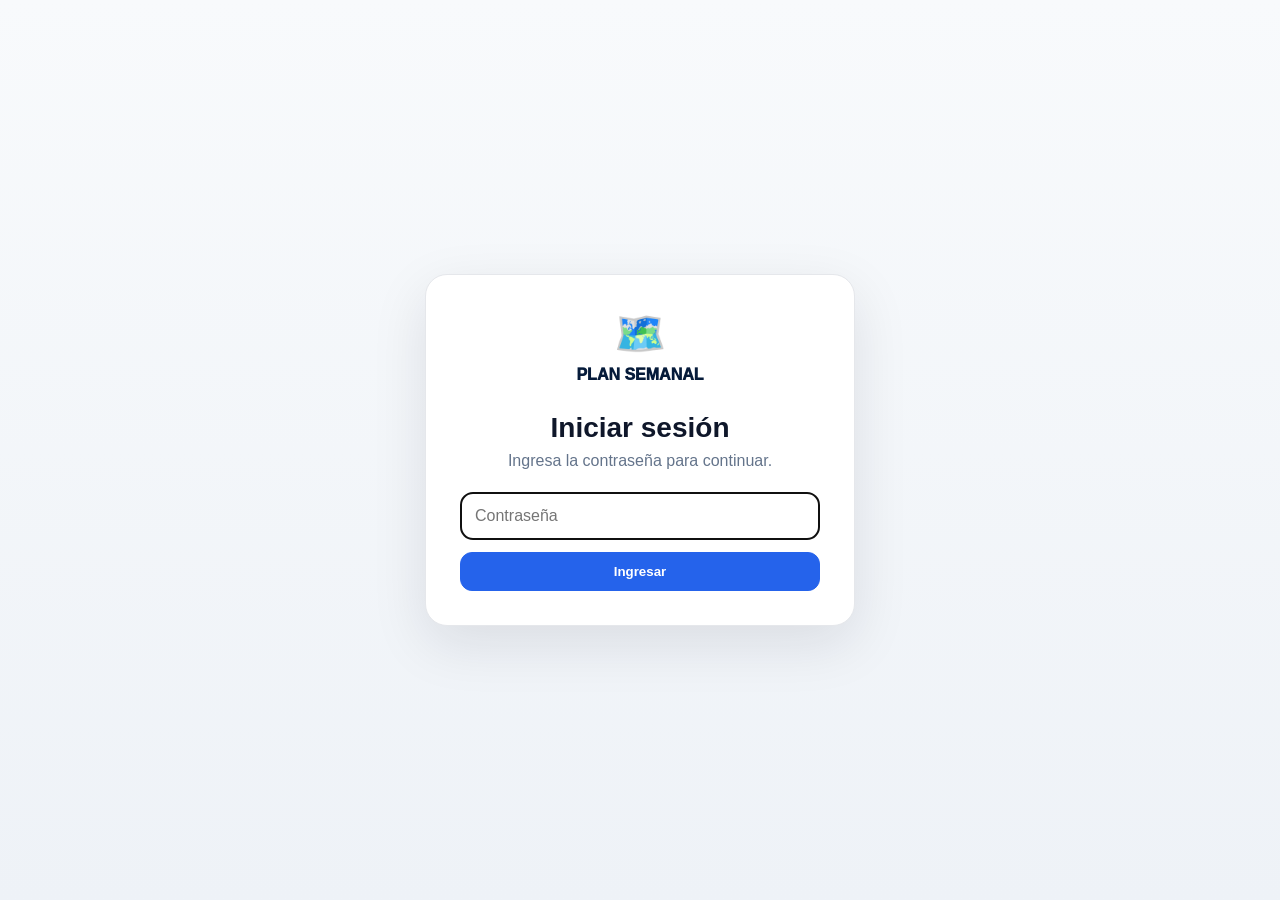
==== dashboard.html @ 51bb84e0 "RutaV2 Incluye:  Landing Login Dashboard de proyectos Botón + Nuevo proyecto Abrir proyecto existent" ====
<!DOCTYPE html><html lang="es"><head><meta charset="UTF-8"><meta name="viewport" content="width=device-width,initial-scale=1.0"><title>Plan Semanal · Mis proyectos</title><link rel="stylesheet" href="css/style.css"></head><body class="v2"><div class="app"><aside class="side v2-side"><div class="logo">🗺️<br>PLAN<br>SEMANAL</div><div class="nav"><a href="dashboard.html" class="active">🏠 Inicio</a><a href="mapa.html">🗺️ Mapa</a><a href="semana.html">📅 Semana</a><a href="plan.html">✏️ Editar plan</a></div><a class="btn logout" href="#" onclick="logout()">↪ Cerrar sesión</a></aside><main class="dashboard-main"><section class="dashboard-head"><div><h1>Mis proyectos</h1><p>Selecciona un proyecto para continuar.</p></div><div class="actions"><button class="btn primary" onclick="createNewProject()">+ Nuevo proyecto</button></div></section><section id="projectsGrid" class="projects-grid"></section></main></div><script src="js/config.js"></script><script src="js/api.js"></script><script src="js/auth.js"></script><script src="js/dashboard.js"></script></body></html>
---- css/style.css ----
:root{--bg:#f6f7fb;--card:#fff;--ink:#0f172a;--muted:#64748b;--line:#e5e7eb;--blue:#2563eb;--green:#16a34a;--orange:#f59e0b;--red:#dc2626;--gray:#9ca3af}*{box-sizing:border-box}body{margin:0;background:var(--bg);color:var(--ink);font-family:Inter,Arial,sans-serif}.app{display:flex;min-height:100vh}.side{width:92px;background:#fff;border-right:1px solid var(--line);padding:22px 10px;display:flex;flex-direction:column;align-items:center;gap:18px;position:fixed;inset:0 auto 0 0}.logo{font-size:30px}.nav{display:grid;gap:10px;width:100%}.nav a{text-decoration:none;text-align:center;border:0;background:transparent;border-radius:14px;padding:12px 6px;font-weight:850;color:#334155}.nav a.active{background:#eef2ff;color:#1d4ed8}.main{flex:1;padding:30px;margin-left:92px;max-width:1600px;width:100%}.top{display:flex;justify-content:space-between;gap:18px;align-items:flex-start;margin-bottom:18px}.title{display:flex;align-items:center;gap:12px}.title h1{margin:0;font-size:32px}.kicker{color:var(--muted);font-weight:750;margin-top:6px}.meta{display:flex;gap:22px;flex-wrap:wrap;margin-top:14px;color:#475569}.actions{display:flex;gap:10px;flex-wrap:wrap}.btn{border:1px solid var(--line);background:#fff;border-radius:12px;padding:11px 15px;font-weight:850;cursor:pointer;text-decoration:none;color:var(--ink);display:inline-flex;align-items:center;justify-content:center}.btn.primary{background:var(--blue);border-color:var(--blue);color:#fff}.btn.danger{color:var(--red)}select,input{border:1px solid var(--line);background:#fff;border-radius:12px;padding:11px 12px;font:inherit}.legend{display:flex;gap:16px;justify-content:flex-end;margin:8px 0 14px;color:#475569;font-size:14px;flex-wrap:wrap}.dot{width:14px;height:14px;border-radius:99px;display:inline-block;vertical-align:-2px}.green{background:var(--green)}.orange{background:var(--orange)}.gray{background:var(--gray)}.empty{background:#fff;border:3px solid var(--gray)}.red{background:var(--red)}.scroll{overflow:auto}.card{background:#fff;border:1px solid var(--line);border-radius:20px;box-shadow:0 8px 30px rgba(15,23,42,.04);overflow:hidden}.map{display:grid;grid-template-columns:270px repeat(var(--weeks),minmax(145px,1fr));min-width:980px}.budget{display:grid;grid-template-columns:270px repeat(var(--weeks),minmax(145px,1fr)) minmax(190px,1fr);min-width:1160px}.cell{min-height:42px;border-right:1px solid var(--line);border-bottom:1px solid var(--line);display:flex;align-items:center;padding:0 18px;position:relative}.head{font-weight:950;justify-content:center;min-height:70px;flex-direction:column}.head small{font-weight:650;color:var(--muted);margin-top:6px}.label{font-weight:800}.icon{width:26px;display:inline-block}.weekcell{justify-content:center}.arrow{position:absolute;left:55%;right:-42%;height:2px;background:var(--orange)}.arrow:after{content:'›';position:absolute;right:-6px;top:-12px;color:var(--orange);font-size:25px}.budget{margin-top:22px}.budget .cell{min-height:88px;flex-direction:column;align-items:flex-start;justify-content:center}.amount{font-size:20px;font-weight:950}.budget small{color:var(--muted);margin-top:6px}.statusText{font-size:13px;font-weight:850;margin-top:7px}.ok{color:var(--green)}.bad{color:var(--red)}.wait{color:var(--gray)}.panel{margin-top:22px;display:grid;grid-template-columns:1fr 1fr;gap:18px}.box{background:#fff;border:1px solid var(--line);border-radius:18px;padding:20px}.box h2{margin:0 0 8px}.muted{color:var(--muted)}.week-list{display:grid;grid-template-columns:repeat(auto-fit,minmax(70px,1fr));gap:8px;margin:14px 0}.week-list button{border:1px solid var(--line);background:#fff;border-radius:12px;padding:10px;font-weight:900;cursor:pointer}.week-list button.active{background:#eff6ff;border-color:#2563eb;color:#1d4ed8}.check{display:flex;gap:10px;align-items:center;padding:10px 0;border-bottom:1px solid #f1f5f9}.check input{width:18px;height:18px}.formrow{display:grid;grid-template-columns:1fr auto;gap:8px;margin-top:10px}.formgrid{display:grid;grid-template-columns:1.4fr .6fr .6fr auto;gap:8px;margin-top:10px}.setup{display:grid;grid-template-columns:1fr 1fr;gap:18px}.mini{font-size:13px;color:var(--muted);margin-top:6px}.list{display:grid;gap:8px;margin-top:12px}.listrow{display:grid;grid-template-columns:1fr auto auto;gap:8px;align-items:center;border:1px solid #eef2f7;border-radius:12px;padding:9px 11px}.notice{padding:12px 14px;border-radius:12px;background:#eff6ff;color:#1d4ed8;font-weight:750;margin-top:12px}.error{background:#fef2f2;color:#b91c1c}.hidden{display:none!important}@media(max-width:900px){.app{display:block}.side{display:none}.main{padding:16px;margin-left:0}.top,.panel,.setup{display:block}.actions{margin-top:14px}.legend{justify-content:flex-start}.title h1{font-size:23px}}

/* =========================
   Ruta / Plan Semanal V2 · Sprint 1
   Landing + Login + Dashboard
========================= */
:root{--navy:#061b3a;--navy2:#082653;--teal:#2fbf9d;--soft:#f8fafc;--shadow:0 18px 55px rgba(15,23,42,.10)}
body.v2{background:linear-gradient(180deg,#f8fafc 0%,#eef2f7 100%)}
.v2-shell{min-height:100vh;display:flex;align-items:center;justify-content:center;padding:28px}.landing-card{width:min(1040px,100%);min-height:620px;border-radius:26px;overflow:hidden;box-shadow:var(--shadow);background:linear-gradient(rgba(6,27,58,.72),rgba(6,27,58,.94)),url('https://images.unsplash.com/photo-1464822759023-fed622ff2c3b?q=80&w=1800&auto=format&fit=crop');background-size:cover;background-position:center;color:white;padding:42px;display:flex;flex-direction:column;justify-content:space-between}.brand{display:flex;align-items:center;gap:12px;font-weight:950;letter-spacing:.02em}.brand-mark{font-size:30px}.hero{text-align:center;margin:auto 0}.hero h1{font-size:52px;line-height:1.02;margin:0 0 14px}.hero p{font-size:20px;line-height:1.45;margin:0 auto 30px;max-width:560px;color:#e2e8f0}.hero-actions{display:flex;justify-content:center}.btn.hero-btn{background:var(--teal);border-color:var(--teal);color:white;font-size:18px;min-width:220px;padding:16px 22px}.benefits{display:grid;grid-template-columns:repeat(3,1fr);gap:18px;border-top:1px solid rgba(255,255,255,.18);padding-top:28px}.benefit{display:grid;grid-template-columns:auto 1fr;gap:12px;align-items:start}.benefit-icon{font-size:28px}.benefit b{display:block;margin-bottom:6px}.benefit span{color:#dbeafe;font-size:14px;line-height:1.45}.login-card{width:min(430px,100%);background:white;border:1px solid var(--line);border-radius:22px;box-shadow:var(--shadow);padding:34px}.login-logo{text-align:center;margin-bottom:28px;color:var(--navy);font-weight:950}.login-logo .brand-mark{display:block;font-size:42px;margin-bottom:8px}.login-card h1{text-align:center;margin:0 0 8px;font-size:28px}.login-card p{text-align:center;color:var(--muted);margin:0 0 22px}.login-form{display:grid;gap:12px}.login-form input{width:100%;padding:14px}.login-error{display:none;color:#b91c1c;background:#fef2f2;border-radius:12px;padding:10px 12px;font-weight:750}.login-error.show{display:block}.side.v2-side{width:116px;background:linear-gradient(180deg,var(--navy),#020617);border-right:0;color:white}.side.v2-side .logo{font-size:15px;line-height:1.1;font-weight:950;text-align:center}.side.v2-side .nav a{color:#dbeafe;text-align:left;padding:13px 12px}.side.v2-side .nav a.active{background:rgba(255,255,255,.11);color:white}.logout{margin-top:auto;width:100%;color:#dbeafe!important}.dashboard-main{margin-left:116px;padding:40px;max-width:1320px}.dashboard-head{display:flex;justify-content:space-between;align-items:center;margin-bottom:24px}.dashboard-head h1{margin:0;font-size:34px}.dashboard-head p{margin:7px 0 0;color:var(--muted);font-weight:700}.projects-grid{display:grid;grid-template-columns:repeat(auto-fit,minmax(320px,1fr));gap:18px}.project-card{background:white;border:1px solid var(--line);border-radius:18px;padding:22px;box-shadow:0 8px 28px rgba(15,23,42,.04);display:grid;grid-template-columns:auto 1fr;gap:18px;align-items:start}.project-card .picon{font-size:42px}.project-card h3{margin:0 0 6px}.project-card p{margin:4px 0;color:#475569}.project-card .open-row{grid-column:2;margin-top:14px}.progress{height:9px;background:#eef2f7;border-radius:99px;overflow:hidden;margin:12px 0}.progress span{display:block;height:100%;background:var(--teal);border-radius:99px}.empty-state{background:white;border:1px dashed #cbd5e1;border-radius:18px;padding:40px;text-align:center;color:var(--muted)}
@media(max-width:900px){.v2-shell{padding:16px}.landing-card{min-height:calc(100vh - 32px);padding:26px}.hero h1{font-size:38px}.benefits{grid-template-columns:1fr}.dashboard-main{margin-left:0;padding:18px}.side.v2-side{display:none}.dashboard-head{display:block}.dashboard-head .actions{margin-top:14px}.project-card{grid-template-columns:1fr}.project-card .open-row{grid-column:auto}.project-card .picon{font-size:34px}}
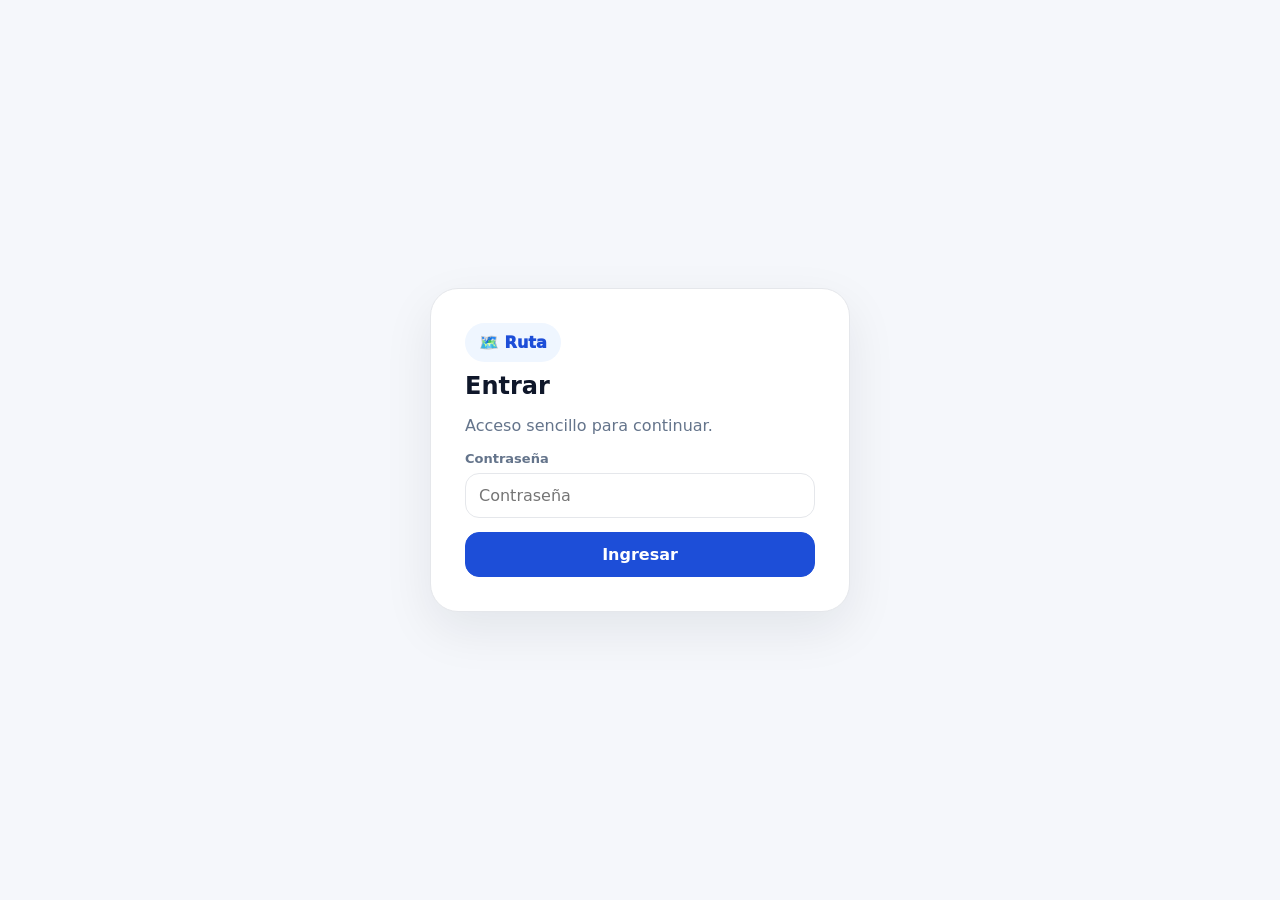
==== commit a42b47a1: "Ruta V2.1 Foundation Nueva arquitectura de la aplicación - Landing - Login - Dashboard sin menú late" ====
--- a/dashboard.html
+++ b/dashboard.html
@@ -1 +1 @@
-<!DOCTYPE html><html lang="es"><head><meta charset="UTF-8"><meta name="viewport" content="width=device-width,initial-scale=1.0"><title>Plan Semanal · Mis proyectos</title><link rel="stylesheet" href="css/style.css"></head><body class="v2"><div class="app"><aside class="side v2-side"><div class="logo">🗺️<br>PLAN<br>SEMANAL</div><div class="nav"><a href="dashboard.html" class="active">🏠 Inicio</a><a href="mapa.html">🗺️ Mapa</a><a href="semana.html">📅 Semana</a><a href="plan.html">✏️ Editar plan</a></div><a class="btn logout" href="#" onclick="logout()">↪ Cerrar sesión</a></aside><main class="dashboard-main"><section class="dashboard-head"><div><h1>Mis proyectos</h1><p>Selecciona un proyecto para continuar.</p></div><div class="actions"><button class="btn primary" onclick="createNewProject()">+ Nuevo proyecto</button></div></section><section id="projectsGrid" class="projects-grid"></section></main></div><script src="js/config.js"></script><script src="js/api.js"></script><script src="js/auth.js"></script><script src="js/dashboard.js"></script></body></html>
+<!DOCTYPE html><html lang="es"><head><meta charset="UTF-8"><meta name="viewport" content="width=device-width,initial-scale=1.0"><title>Ruta · Dashboard</title><link rel="stylesheet" href="css/app.css"></head><body><main class="dash"><div class="dash-wrap"><section class="dash-top"><div><h1>Mis proyectos</h1><p class="muted">Abre un proyecto existente o crea una nueva ruta.</p></div><div class="actions"><a class="btn primary" href="wizard/paso1.html">+ Nuevo proyecto</a><button class="btn" onclick="logout()">Salir</button></div></section><section class="stats" id="stats"></section><section class="projects-grid" id="projects"></section></div></main><script src="js/config.js"></script><script src="js/api.js"></script><script src="js/dashboard.js"></script></body></html>
--- a/css/app.css
+++ b/css/app.css
@@ -0,0 +1 @@
+:root{--bg:#f5f7fb;--card:#fff;--ink:#0f172a;--muted:#64748b;--line:#e5e7eb;--brand:#1d4ed8;--brand2:#eff6ff;--green:#16a34a;--orange:#f59e0b;--red:#dc2626;--gray:#94a3b8;--shadow:0 18px 50px rgba(15,23,42,.08)}*{box-sizing:border-box}body{margin:0;background:var(--bg);color:var(--ink);font-family:Inter,system-ui,-apple-system,BlinkMacSystemFont,"Segoe UI",Arial,sans-serif}a{text-decoration:none;color:inherit}button,input,select{font:inherit}.public-shell{min-height:100vh;display:grid;place-items:center;padding:28px}.hero{width:min(1120px,100%);display:grid;grid-template-columns:1.1fr .9fr;gap:28px;align-items:center}.hero-card,.auth-card,.dash-card,.box,.project-hero,.module-card{background:var(--card);border:1px solid var(--line);border-radius:28px;box-shadow:var(--shadow)}.hero-card{padding:52px}.brand{display:inline-flex;gap:10px;align-items:center;font-weight:950;color:var(--brand);background:var(--brand2);border-radius:999px;padding:10px 14px}.hero h1{font-size:58px;line-height:.95;margin:28px 0 14px}.lead{font-size:20px;color:var(--muted);line-height:1.55;margin:0 0 28px}.benefits{display:grid;grid-template-columns:repeat(3,1fr);gap:12px;margin-top:28px}.benefit{background:#f8fafc;border:1px solid var(--line);border-radius:18px;padding:16px;font-weight:850}.mock{padding:28px;display:grid;gap:14px}.mock-row{height:68px;background:#f8fafc;border:1px solid var(--line);border-radius:18px}.btn{border:1px solid var(--line);background:#fff;border-radius:14px;padding:12px 16px;font-weight:900;cursor:pointer;display:inline-flex;align-items:center;justify-content:center;gap:8px}.btn.primary{background:var(--brand);border-color:var(--brand);color:#fff}.btn.big{padding:16px 22px;font-size:17px}.btn.danger{color:var(--red)}.btn.full{width:100%}.auth-card{width:min(420px,100%);padding:34px}.auth-card h1{margin:10px 0}.field{display:grid;gap:7px;margin:14px 0}.field label{font-size:13px;color:var(--muted);font-weight:850}.input,input,select{border:1px solid var(--line);background:#fff;border-radius:14px;padding:12px 13px;color:var(--ink)}.notice{margin-top:12px;padding:12px 14px;border-radius:14px;background:#eff6ff;color:#1d4ed8;font-weight:800}.error{background:#fef2f2;color:#b91c1c}.dash{min-height:100vh;padding:30px}.dash-wrap{max-width:1180px;margin:0 auto}.dash-top{display:flex;justify-content:space-between;gap:18px;align-items:center;margin-bottom:24px}.dash-top h1{margin:0;font-size:34px}.muted{color:var(--muted)}.stats{display:grid;grid-template-columns:repeat(4,1fr);gap:14px;margin-bottom:18px}.stat{background:#fff;border:1px solid var(--line);border-radius:22px;padding:18px}.stat strong{display:block;font-size:28px}.projects-grid{display:grid;grid-template-columns:repeat(auto-fit,minmax(260px,1fr));gap:16px}.dash-card{padding:20px}.project-title{display:flex;align-items:center;gap:12px}.project-title .emoji{font-size:32px}.progress{height:10px;background:#e2e8f0;border-radius:999px;overflow:hidden;margin:16px 0}.progress span{display:block;height:100%;background:var(--brand);border-radius:999px}.card-meta{display:grid;gap:8px;color:#475569;font-weight:700;font-size:14px}.card-actions{display:flex;gap:10px;margin-top:18px}.app{display:flex;min-height:100vh}.side{width:96px;background:#fff;border-right:1px solid var(--line);padding:22px 10px;display:flex;flex-direction:column;align-items:center;gap:18px;position:fixed;inset:0 auto 0 0}.logo{font-size:30px}.nav{display:grid;gap:10px;width:100%}.nav a{text-align:center;border-radius:16px;padding:12px 6px;font-weight:900;color:#334155;font-size:14px}.nav a.active{background:#eef2ff;color:#1d4ed8}.main{flex:1;padding:30px;margin-left:96px;max-width:1600px;width:100%}.top{display:flex;justify-content:space-between;gap:18px;align-items:flex-start;margin-bottom:20px}.title{display:flex;align-items:center;gap:12px}.title h1{margin:0;font-size:32px}.kicker{color:var(--muted);font-weight:800;margin-top:6px}.meta{display:flex;gap:18px;flex-wrap:wrap;margin-top:12px;color:#475569}.actions{display:flex;gap:10px;flex-wrap:wrap}.project-hero{padding:26px;margin-bottom:18px}.hero-grid{display:grid;grid-template-columns:1.3fr .7fr;gap:20px;align-items:center}.big-progress strong{font-size:46px}.quick-grid{display:grid;grid-template-columns:repeat(auto-fit,minmax(210px,1fr));gap:16px}.module-card{padding:22px;transition:.15s transform}.module-card:hover{transform:translateY(-2px)}.module-card b{display:block;font-size:20px;margin-bottom:8px}.wizard{min-height:100vh;padding:28px}.wizard-wrap{max-width:980px;margin:0 auto}.steps{display:flex;gap:10px;margin:20px 0}.step{flex:1;background:#e2e8f0;border-radius:999px;height:10px}.step.active{background:var(--brand)}.box{padding:24px}.box h2{margin:0 0 8px}.form-grid{display:grid;grid-template-columns:1fr 1fr;gap:12px}.week-box{border:1px solid var(--line);border-radius:20px;padding:16px;margin:14px 0;background:#fff}.week-box h3{margin:0 0 10px}.add-line{display:grid;grid-template-columns:1fr 90px auto;gap:8px}.list{display:grid;gap:8px;margin-top:12px}.listrow{display:grid;grid-template-columns:1fr auto auto;gap:8px;align-items:center;border:1px solid #eef2f7;border-radius:14px;padding:10px 12px;background:#fff}.panel{display:grid;grid-template-columns:1fr 1fr;gap:18px}.week-list{display:grid;grid-template-columns:repeat(auto-fit,minmax(70px,1fr));gap:8px;margin:14px 0}.week-list button{border:1px solid var(--line);background:#fff;border-radius:12px;padding:10px;font-weight:900;cursor:pointer}.week-list button.active{background:#eff6ff;border-color:#2563eb;color:#1d4ed8}.check{display:flex;gap:10px;align-items:center;padding:10px 0;border-bottom:1px solid #f1f5f9}.check input{width:18px;height:18px}.scroll{overflow:auto}.card{background:#fff;border:1px solid var(--line);border-radius:24px;box-shadow:var(--shadow);overflow:hidden}.map{display:grid;grid-template-columns:270px repeat(var(--weeks),minmax(145px,1fr));min-width:980px}.budget{display:grid;grid-template-columns:270px repeat(var(--weeks),minmax(145px,1fr)) minmax(190px,1fr);min-width:1160px;margin-top:22px}.cell{min-height:42px;border-right:1px solid var(--line);border-bottom:1px solid var(--line);display:flex;align-items:center;padding:0 18px;position:relative}.head{font-weight:950;justify-content:center;min-height:70px;flex-direction:column}.head small{font-weight:650;color:var(--muted);margin-top:6px}.label{font-weight:850}.icon{width:26px;display:inline-block}.weekcell{justify-content:center}.dot{width:14px;height:14px;border-radius:99px;display:inline-block;vertical-align:-2px}.green{background:var(--green)}.orange{background:var(--orange)}.gray{background:var(--gray)}.empty{background:#fff;border:3px solid var(--gray)}.red{background:var(--red)}.arrow{position:absolute;left:55%;right:-42%;height:2px;background:var(--orange)}.arrow:after{content:'›';position:absolute;right:-6px;top:-12px;color:var(--orange);font-size:25px}.budget .cell{min-height:88px;flex-direction:column;align-items:flex-start;justify-content:center}.amount{font-size:20px;font-weight:950}.budget small{color:var(--muted);margin-top:6px}.statusText{font-size:13px;font-weight:850;margin-top:7px}.ok{color:var(--green)}.bad{color:var(--red)}.wait{color:var(--gray)}.hidden{display:none!important}@media(max-width:900px){.hero,.hero-grid,.panel,.form-grid,.stats{grid-template-columns:1fr}.benefits{grid-template-columns:1fr}.hero-card{padding:32px}.hero h1{font-size:42px}.app{display:block}.side{display:none}.main{margin-left:0;padding:16px}.dash{padding:16px}.dash-top,.top{display:block}.actions{margin-top:14px}.add-line{grid-template-columns:1fr}.title h1{font-size:24px}}
